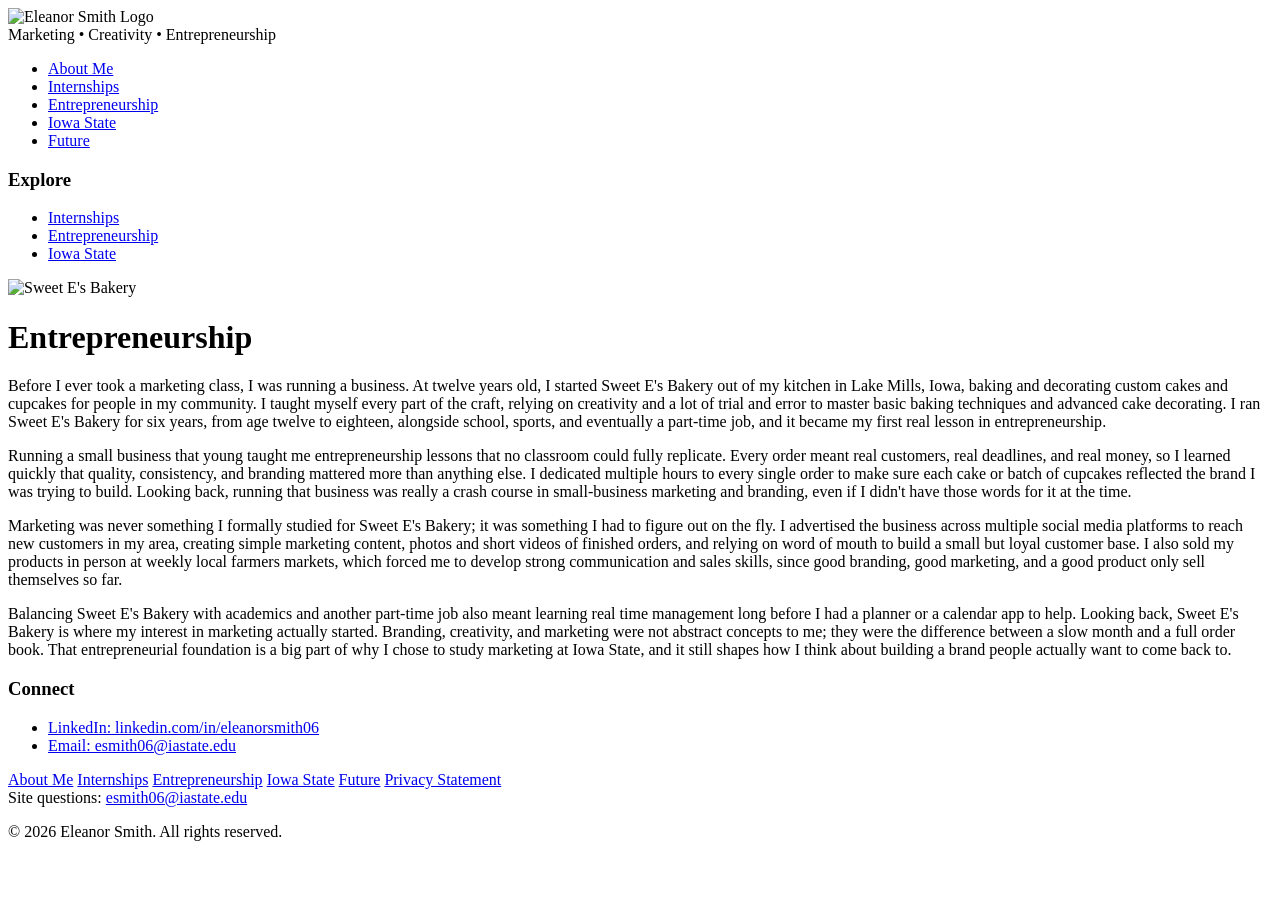
==== entrepreneurship.html @ 40453dc3 "Create entrepreneurship.html" ====
<!DOCTYPE html>
<html lang="en">
<head>
    <meta charset="UTF-8">
    <meta name="viewport" content="width=device-width, initial-scale=1.0">
    <title>Eleanor Smith | Entrepreneurship</title>
    <meta name="description" content="How running Sweet E's Bakery from age twelve to eighteen shaped Eleanor Smith's approach to marketing and branding.">
    <link rel="stylesheet" href="style.css">
</head>
<body>
    <div class="site-container">
        <!-- HEADER -->
        <header class="site-header">
            <!-- LOGO -->
            <div class="logo-area">
                <img
                    src="logo.png"
                    alt="Eleanor Smith Logo"
                    class="logo-image"
                >
            </div>
            <div class="header-graphic">
                Marketing • Creativity • Entrepreneurship
            </div>
        </header>
        <!-- NAVIGATION -->
        <div id="navigation"></div>
        <!-- MAIN CONTENT -->
        <div class="content-layout">
            <!-- LEFT SIDEBAR -->
            <aside class="left-sidebar">
                <h3>Explore</h3>
                <ul>
                    <li>
                        <a href="internships.html">
                            Internships
                        </a>
                    </li>
                    <li>
                        <a href="entrepreneurship.html">
                            Entrepreneurship
                        </a>
                    </li>
                    <li>
                        <a href="iowa-state.html">
                            Iowa State
                        </a>
                    </li>
                </ul>
            </aside>
            <!-- MAIN CONTENT AREA -->
            <main class="main-content">
                <!-- Replace with a real photo: images/entrepreneurship.jpg -->
                <img
                    src="images/entrepreneurship.jpg"
                    alt="Sweet E's Bakery"
                    class="hero-image"
                >
                <h1>Entrepreneurship</h1>

                <p>
                    Before I ever took a
                    <span class="keyword">marketing</span> class, I was
                    running a business. At twelve years old, I started
                    Sweet E's Bakery out of my kitchen in Lake Mills,
                    Iowa, baking and decorating custom cakes and
                    cupcakes for people in my community. I taught myself
                    every part of the craft, relying on
                    <span class="keyword">creativity</span> and a lot of
                    trial and error to master basic baking techniques
                    and advanced cake decorating. I ran Sweet E's Bakery
                    for six years, from age twelve to eighteen, alongside
                    school, sports, and eventually a part-time job, and
                    it became my first real lesson in
                    <span class="keyword">entrepreneurship</span>.
                </p>

                <p>
                    Running a small business that young taught me
                    entrepreneurship lessons that no classroom could
                    fully replicate. Every order meant real customers,
                    real deadlines, and real money, so I learned quickly
                    that quality, consistency, and
                    <span class="keyword">branding</span> mattered more
                    than anything else. I dedicated multiple hours to
                    every single order to make sure each cake or batch
                    of cupcakes reflected the brand I was trying to
                    build. Looking back, running that business was
                    really a crash course in small-business marketing
                    and branding, even if I didn't have those words for
                    it at the time.
                </p>

                <p>
                    Marketing was never something I formally studied
                    for Sweet E's Bakery; it was something I had to
                    figure out on the fly. I advertised the business
                    across multiple social media platforms to reach new
                    customers in my area, creating simple marketing
                    <span class="keyword">content</span>, photos and
                    short videos of finished orders, and relying on
                    word of mouth to build a small but loyal customer
                    base. I also sold my products in person at weekly
                    local farmers markets, which forced me to develop
                    strong communication and sales skills, since good
                    branding, good marketing, and a good product only
                    sell themselves so far.
                </p>

                <p>
                    Balancing Sweet E's Bakery with academics and
                    another part-time job also meant learning real time
                    management long before I had a planner or a
                    calendar app to help. Looking back, Sweet E's Bakery
                    is where my interest in marketing actually started.
                    Branding, creativity, and marketing were not
                    abstract concepts to me; they were the difference
                    between a slow month and a full order book. That
                    entrepreneurial foundation is a big part of why I
                    chose to study marketing at Iowa State, and it
                    still shapes how I think about building a brand
                    people actually want to come back to.
                </p>
            </main>
            <!-- RIGHT SIDEBAR -->
            <aside class="right-sidebar">
                <div class="sticky-content">
                    <h3>Connect</h3>
                    <ul class="connect-list">
                        <li>
                            <a href="https://www.linkedin.com/in/eleanorsmith06" target="_blank" rel="noopener">
                                LinkedIn: linkedin.com/in/eleanorsmith06
                            </a>
                        </li>
                        <li>
                            <a href="mailto:esmith06@iastate.edu">
                                Email: esmith06@iastate.edu
                            </a>
                        </li>
                    </ul>
                </div>
            </aside>
        </div>
        <!-- FOOTER -->
        <footer class="site-footer">
            <div class="footer-row">
                <div class="footer-links">
                    <a href="index.html">About Me</a>
                    <a href="internships.html">Internships</a>
                    <a href="entrepreneurship.html">Entrepreneurship</a>
                    <a href="iowa-state.html">Iowa State</a>
                    <a href="future.html">Future</a>
                    <a href="privacy.html">Privacy Statement</a>
                </div>
                <div class="footer-contact">
                    Site questions:
                    <a href="mailto:esmith06@iastate.edu">esmith06@iastate.edu</a>
                </div>
            </div>
            <p class="footer-copyright">
                &copy; <span class="js-year"></span> Eleanor Smith. All rights reserved.
            </p>
        </footer>
    </div>
    <script src="navigation.js"></script>
</body>
</html>
---- style.css ----
<!DOCTYPE html>
<html lang="en">
<head>
    <meta charset="UTF-8">
    <meta name="viewport" content="width=device-width, initial-scale=1.0">
    <title>Eleanor Smith | About Me</title>
    <meta name="description" content="Eleanor Smith is a marketing student at Iowa State University with a background in social media, branding, and entrepreneurship.">
    <link rel="stylesheet" href="style.css">
</head>
<body>
    <div class="site-container">
        <!-- HEADER -->
        <header class="site-header">
            <!-- LOGO -->
            <div class="logo-area">
                <img
                    src="logo.png"
                    alt="Eleanor Smith Logo"
                    class="logo-image"
                >
            </div>
            <div class="header-graphic">
                Marketing • Creativity • Entrepreneurship
            </div>
        </header>
        <!-- NAVIGATION -->
        <div id="navigation"></div>
        <!-- MAIN CONTENT -->
        <div class="content-layout">
            <!-- LEFT SIDEBAR -->
            <aside class="left-sidebar">
                <h3>Explore</h3>
                <ul>
                    <li>
                        <a href="internships.html">
                            Internships
                        </a>
                    </li>
                    <li>
                        <a href="entrepreneurship.html">
                            Entrepreneurship
                        </a>
                    </li>
                    <li>
                        <a href="iowa-state.html">
                            Iowa State
                        </a>
                    </li>
                </ul>
            </aside>
            <!-- MAIN CONTENT AREA -->
            <main class="main-content">
                <!-- Replace with your own photo: images/hero.jpg -->
                <img
                    src="images/hero.jpg"
                    alt="Eleanor Smith"
                    class="hero-image"
                >
                <h1>Hi, I'm Eleanor Smith.</h1>

                <p>
                    I'm a junior at Iowa State University's Ivy College of
                    Business, where I'm pursuing a Bachelor of Science in
                    <span class="keyword">marketing</span> with a minor in
                    advertising. Marketing has been the thread running
                    through nearly everything I've done, from running my
                    own small bakery business as a middle schooler to
                    interning with companies that are building out their
                    marketing and <span class="keyword">branding</span>
                    programs for the first time.
                </p>

                <p>
                    My interest in marketing started early. At twelve, I
                    taught myself how to bake and decorate custom cakes
                    and cupcakes, then built a small local business,
                    Sweet E's Bakery, around it. Running that business
                    for six years taught me branding basics long before
                    I had a name for any of it: how to promote a small
                    brand on social media, how to keep customers coming
                    back, and how to balance
                    <span class="keyword">creativity</span> with the
                    practical side of running a company. That
                    <span class="keyword">entrepreneurship</span>
                    experience still shapes how I think about marketing
                    today, and it's a big part of why I'm drawn to this
                    field in the first place.
                </p>

                <p>
                    Since coming to Iowa State, I've turned that early
                    instinct into real, professional skills. As a Social
                    Media Intern with empirical Foods, I create
                    <span class="keyword">content</span>, including
                    reels, graphics, and posts, for multiple brands,
                    tailoring each piece to a different audience and
                    managing content calendars across platforms. That
                    work has averaged a 28% engagement rate, teaching me
                    a lot about what actually makes an audience pay
                    attention. As a Marketing Intern with Able Aerospace,
                    I built the company's first customer email program
                    using segmented HubSpot workflows and supported their
                    branding and signage needs across the facility, a
                    reminder that good marketing shows up in plenty of
                    places beyond social media alone.
                </p>

                <p>
                    On campus, I bring that same energy to my
                    involvement. As Marketing Director for AfterDark, I
                    manage our social media platforms and oversee event
                    promotion, using tools like Canva and CapCut to
                    produce marketing content and video. I also spent a
                    year on the Creative Committee for Dance Marathon,
                    designing social media content that helped our team
                    contribute to a campus-wide fundraising total of
                    over $145,000 for a children's hospital.
                </p>

                <p>
                    I'm drawn to the parts of marketing where creativity,
                    branding, and content strategy meet, where a good
                    idea also has to perform and hold up under real
                    results. Take a look through the tabs above for more
                    on my internships, my entrepreneurship background,
                    my time at Iowa State, and where I hope my career
                    goes from here.
                </p>
            </main>
            <!-- RIGHT SIDEBAR -->
            <aside class="right-sidebar">
                <div class="sticky-content">
                    <h3>Connect</h3>
                    <ul class="connect-list">
                        <li>
                            <a href="https://www.linkedin.com/in/eleanorsmith06" target="_blank" rel="noopener">
                                LinkedIn: linkedin.com/in/eleanorsmith06
                            </a>
                        </li>
                        <li>
                            <a href="mailto:esmith06@iastate.edu">
                                Email: esmith06@iastate.edu
                            </a>
                        </li>
                    </ul>
                </div>
            </aside>
        </div>
        <!-- FOOTER -->
        <footer class="site-footer">
            <div class="footer-row">
                <div class="footer-links">
                    <a href="index.html">About Me</a>
                    <a href="internships.html">Internships</a>
                    <a href="entrepreneurship.html">Entrepreneurship</a>
                    <a href="iowa-state.html">Iowa State</a>
                    <a href="future.html">Future</a>
                    <a href="privacy.html">Privacy Statement</a>
                </div>
                <div class="footer-contact">
                    Site questions:
                    <a href="mailto:esmith06@iastate.edu">esmith06@iastate.edu</a>
                </div>
            </div>
            <p class="footer-copyright">
                &copy; <span class="js-year"></span> Eleanor Smith. All rights reserved.
            </p>
        </footer>
    </div>
    <script src="navigation.js"></script>
</body>
</html>
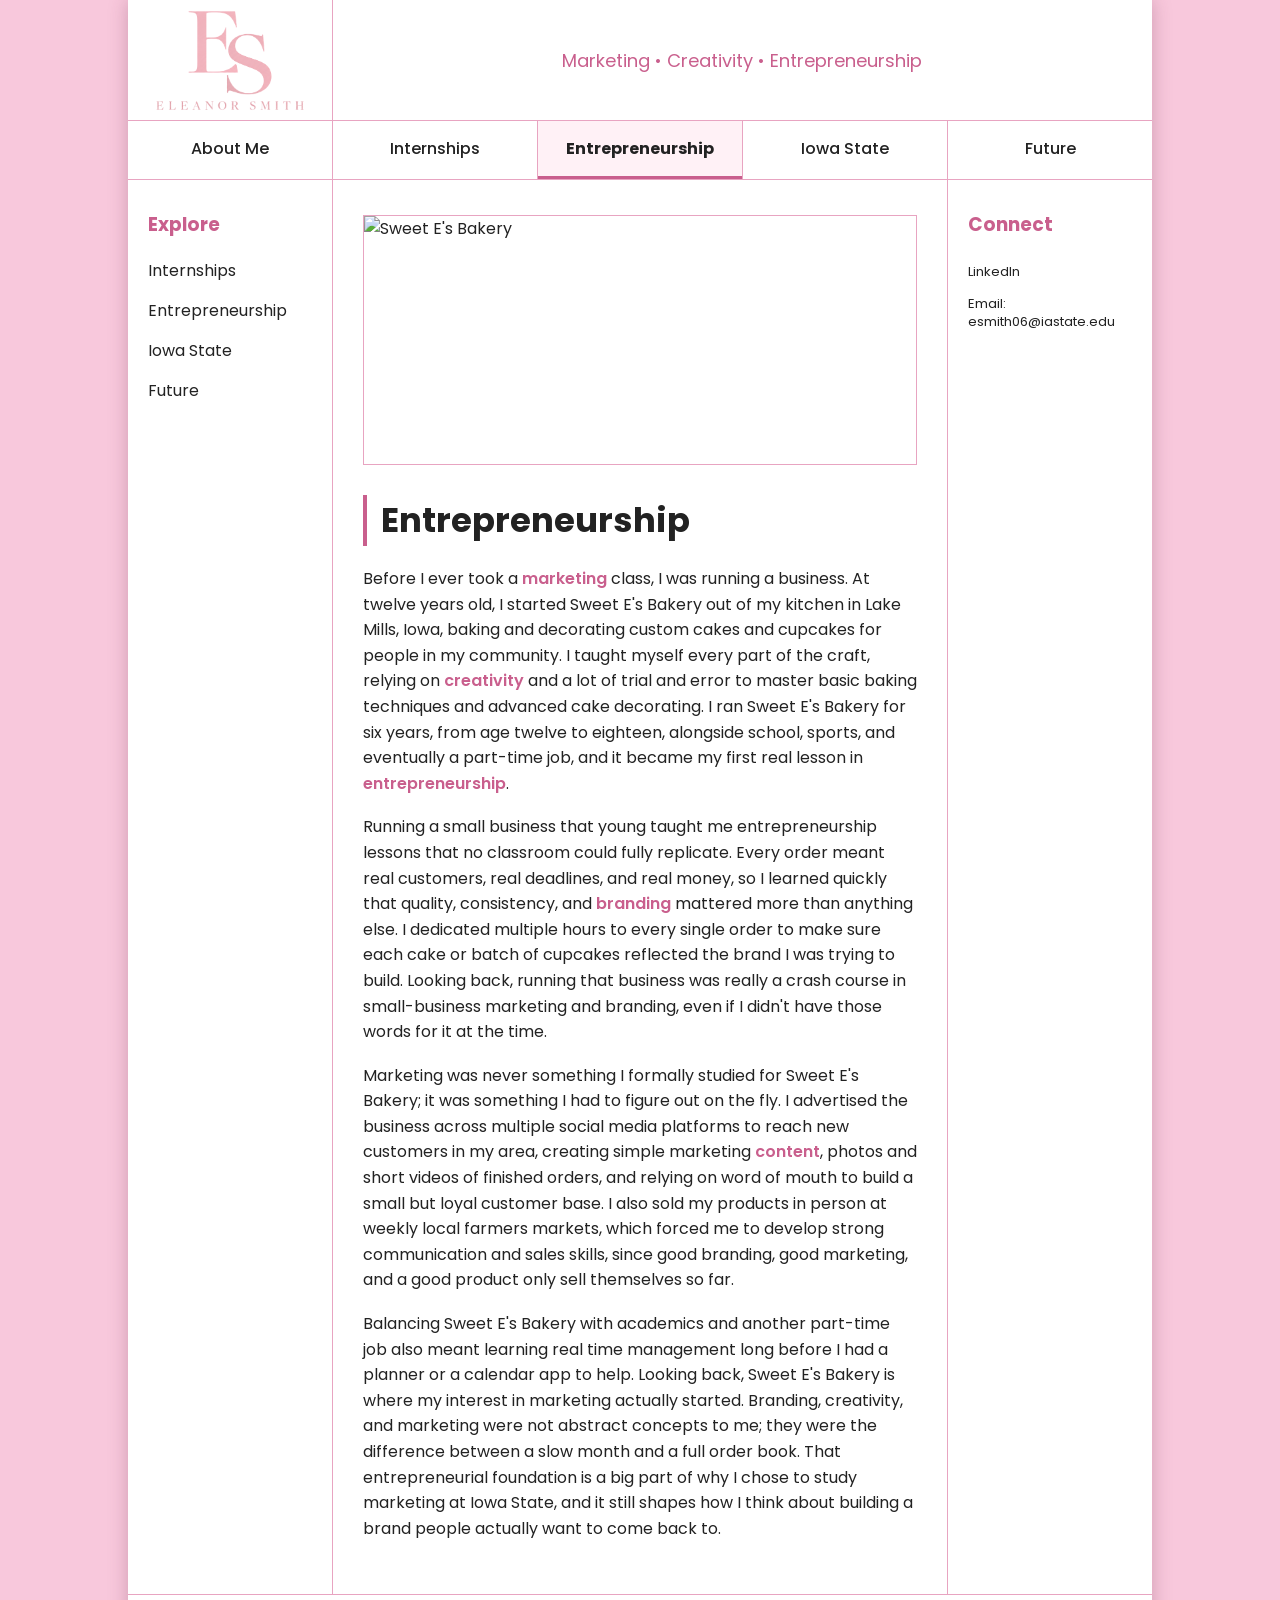
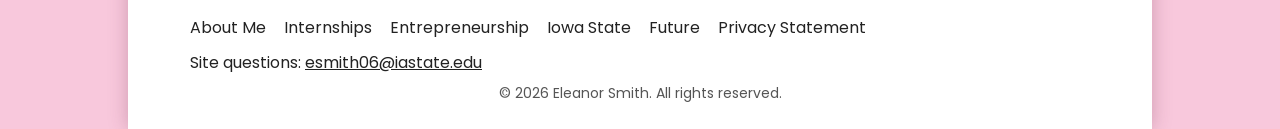
==== commit 3c0f07bd: "Add Future link to the left Explore sidebar on the entrepreneurship page." ====
--- a/entrepreneurship.html
+++ b/entrepreneurship.html
@@ -44,6 +44,11 @@
                     <li>
                         <a href="iowa-state.html">
                             Iowa State
+                        </a>
+                    </li>
+                    <li>
+                        <a href="future.html">
+                            Future
                         </a>
                     </li>
                 </ul>
--- a/style.css
+++ b/style.css
@@ -1,172 +1,75 @@
-<!DOCTYPE html>
-<html lang="en">
-<head>
-    <meta charset="UTF-8">
-    <meta name="viewport" content="width=device-width, initial-scale=1.0">
-    <title>Eleanor Smith | About Me</title>
-    <meta name="description" content="Eleanor Smith is a marketing student at Iowa State University with a background in social media, branding, and entrepreneurship.">
-    <link rel="stylesheet" href="style.css">
-</head>
-<body>
-    <div class="site-container">
-        <!-- HEADER -->
-        <header class="site-header">
-            <!-- LOGO -->
-            <div class="logo-area">
-                <img
-                    src="logo.png"
-                    alt="Eleanor Smith Logo"
-                    class="logo-image"
-                >
-            </div>
-            <div class="header-graphic">
-                Marketing • Creativity • Entrepreneurship
-            </div>
-        </header>
-        <!-- NAVIGATION -->
-        <div id="navigation"></div>
-        <!-- MAIN CONTENT -->
-        <div class="content-layout">
-            <!-- LEFT SIDEBAR -->
-            <aside class="left-sidebar">
-                <h3>Explore</h3>
-                <ul>
-                    <li>
-                        <a href="internships.html">
-                            Internships
-                        </a>
-                    </li>
-                    <li>
-                        <a href="entrepreneurship.html">
-                            Entrepreneurship
-                        </a>
-                    </li>
-                    <li>
-                        <a href="iowa-state.html">
-                            Iowa State
-                        </a>
-                    </li>
-                </ul>
-            </aside>
-            <!-- MAIN CONTENT AREA -->
-            <main class="main-content">
-                <!-- Replace with your own photo: images/hero.jpg -->
-                <img
-                    src="images/hero.jpg"
-                    alt="Eleanor Smith"
-                    class="hero-image"
-                >
-                <h1>Hi, I'm Eleanor Smith.</h1>
+@import url('https://fonts.googleapis.com/css2?family=Poppins:wght@400;500;600;700&display=swap');
 
-                <p>
-                    I'm a junior at Iowa State University's Ivy College of
-                    Business, where I'm pursuing a Bachelor of Science in
-                    <span class="keyword">marketing</span> with a minor in
-                    advertising. Marketing has been the thread running
-                    through nearly everything I've done, from running my
-                    own small bakery business as a middle schooler to
-                    interning with companies that are building out their
-                    marketing and <span class="keyword">branding</span>
-                    programs for the first time.
-                </p>
+:root { --sidebar-width: 20%; --pink: #f8c8dc; --pink-dark: #c95f8d; --pink-light: #fde1ec; --pink-border: #e8a4c1; }
+* { box-sizing: border-box; }
+html, body { margin: 0; padding: 0; }
+body { background-color: var(--pink); font-family: 'Poppins', Arial, Helvetica, sans-serif; color: #222; }
+.site-container { width: 80%; margin: 0 auto; min-height: 100vh; background-color: white; box-shadow: 0 0 18px rgba(104, 38, 68, 0.28); }
+.site-header { display: grid; grid-template-columns: var(--sidebar-width) 1fr; width: 100%; border-bottom: 1px solid var(--pink-border); background-color: white; }
+.logo-area { height: 120px; display: flex; align-items: center; justify-content: center; padding: 8px 15px; border-right: 1px solid var(--pink-border); overflow: hidden; }
+.logo-image { display: block; width: 100%; max-width: 260px; height: 105px; object-fit: contain; }
+.header-graphic { min-height: 120px; display: flex; align-items: center; justify-content: center; padding: 20px; text-align: center; font-size: 18px; color: var(--pink-dark); }
+#navigation, .main-nav { width: 100%; }
+.main-nav { background-color: white; border-bottom: 1px solid var(--pink-border); }
+.main-nav ul { list-style: none; display: flex; align-items: stretch; width: 100%; margin: 0; padding: 0; }
+.main-nav li { flex: 1; margin: 0; padding: 0; text-align: center; border-right: 1px solid var(--pink-border); }
+.main-nav li:last-child { border-right: none; }
+.main-nav a { display: block; width: 100%; padding: 15px 10px; border-bottom: 3px solid transparent; background-color: white; color: #222; text-decoration: none; font-size: 16px; font-weight: 500; }
+.main-nav a:hover { background-color: var(--pink-light); }
+.main-nav a.active { font-weight: bold; background-color: #fff1f6; border-bottom-color: var(--pink-dark); }
+.content-layout { display: grid; grid-template-columns: var(--sidebar-width) 1fr var(--sidebar-width); width: 100%; min-height: 600px; background-color: white; }
+.left-sidebar { min-width: 0; padding: 30px 20px; border-right: 1px solid var(--pink-border); }
+.left-sidebar h2, .left-sidebar h3, .right-sidebar h2, .right-sidebar h3 { margin-top: 0; color: var(--pink-dark); }
+.left-sidebar ul { list-style: none; margin: 0; padding: 0; }
+.left-sidebar li { margin-bottom: 15px; }
+.left-sidebar a, .right-sidebar a { color: #222; text-decoration: none; overflow-wrap: break-word; word-break: break-word; }
+.left-sidebar a:hover, .right-sidebar a:hover { color: var(--pink-dark); text-decoration: underline; }
+.main-content { min-width: 0; padding: 35px 30px; background-color: white; }
+.main-content h1 { margin-top: 0; margin-bottom: 20px; padding-left: 14px; border-left: 4px solid var(--pink-dark); font-size: 34px; }
+.main-content p { margin-bottom: 18px; line-height: 1.6; font-size: 16px; }
+.keyword { color: var(--pink-dark); font-weight: 600; }
+.about-image { float: left; width: min(38%, 260px); height: auto; aspect-ratio: 3 / 4; object-fit: cover; margin: 0 28px 18px 0; border: 1px solid var(--pink-border); }
+.about-intro::after { content: ''; display: table; clear: both; }
+.hero-image { display: block; width: 100%; height: 250px; margin-bottom: 30px; object-fit: cover; border: 1px solid var(--pink-border); }
+.internship-gallery { display: grid; grid-template-columns: repeat(3, minmax(0, 1fr)); gap: clamp(10px, 1.5vw, 18px); margin: 26px 0 34px; align-items: start; }
+.internship-gallery img { display: block; width: 100%; height: auto; aspect-ratio: auto; object-fit: contain; background-color: transparent; border: 1px solid var(--pink-border); }
+.right-sidebar { min-width: 0; padding: 30px 20px; border-left: 1px solid var(--pink-border); }
+.sticky-content { position: sticky; top: 20px; }
+.connect-list { list-style: none; margin: 15px 0 0; padding: 0; }
+.connect-list li { margin-bottom: 12px; overflow-wrap: break-word; word-break: break-word; }
+.connect-list a { display: inline-block; max-width: 100%; font-size: 0.82rem; line-height: 1.4; white-space: normal; overflow-wrap: anywhere; word-break: break-word; }
+.content-card { margin: 20px 0; padding: 20px; background-color: white; border: 1px solid var(--pink-border); }
+.content-card h2 { margin-top: 0; color: var(--pink-dark); font-size: 22px; }
+.content-card iframe.feedback-form { display: block; width: 100%; max-width: 600px; height: 600px; border: none; }
+.button, button { display: inline-block; padding: 10px 18px; border: 1px solid var(--pink-border); background-color: white; color: #222; text-decoration: none; cursor: pointer; }
+.button:hover, button:hover { background-color: var(--pink-light); }
+img { max-width: 100%; }
+.site-footer { width: 100%; padding: 20px 30px; background-color: white; border-top: 1px solid var(--pink-border); text-align: center; }
+.site-footer p { margin: 5px 0; }
+.site-footer a { color: #222; }
+.site-footer a:hover { color: var(--pink-dark); }
+.footer-row { display: flex; flex-wrap: wrap; align-items: center; justify-content: space-between; gap: 10px; max-width: 900px; margin: 0 auto 8px; text-align: left; }
+.footer-links a { margin-right: 14px; text-decoration: none; }
+.footer-links a:hover { text-decoration: underline; }
+.footer-contact { text-align: right; }
+.footer-copyright { font-size: 14px; color: #555; }
 
-                <p>
-                    My interest in marketing started early. At twelve, I
-                    taught myself how to bake and decorate custom cakes
-                    and cupcakes, then built a small local business,
-                    Sweet E's Bakery, around it. Running that business
-                    for six years taught me branding basics long before
-                    I had a name for any of it: how to promote a small
-                    brand on social media, how to keep customers coming
-                    back, and how to balance
-                    <span class="keyword">creativity</span> with the
-                    practical side of running a company. That
-                    <span class="keyword">entrepreneurship</span>
-                    experience still shapes how I think about marketing
-                    today, and it's a big part of why I'm drawn to this
-                    field in the first place.
-                </p>
-
-                <p>
-                    Since coming to Iowa State, I've turned that early
-                    instinct into real, professional skills. As a Social
-                    Media Intern with empirical Foods, I create
-                    <span class="keyword">content</span>, including
-                    reels, graphics, and posts, for multiple brands,
-                    tailoring each piece to a different audience and
-                    managing content calendars across platforms. That
-                    work has averaged a 28% engagement rate, teaching me
-                    a lot about what actually makes an audience pay
-                    attention. As a Marketing Intern with Able Aerospace,
-                    I built the company's first customer email program
-                    using segmented HubSpot workflows and supported their
-                    branding and signage needs across the facility, a
-                    reminder that good marketing shows up in plenty of
-                    places beyond social media alone.
-                </p>
-
-                <p>
-                    On campus, I bring that same energy to my
-                    involvement. As Marketing Director for AfterDark, I
-                    manage our social media platforms and oversee event
-                    promotion, using tools like Canva and CapCut to
-                    produce marketing content and video. I also spent a
-                    year on the Creative Committee for Dance Marathon,
-                    designing social media content that helped our team
-                    contribute to a campus-wide fundraising total of
-                    over $145,000 for a children's hospital.
-                </p>
-
-                <p>
-                    I'm drawn to the parts of marketing where creativity,
-                    branding, and content strategy meet, where a good
-                    idea also has to perform and hold up under real
-                    results. Take a look through the tabs above for more
-                    on my internships, my entrepreneurship background,
-                    my time at Iowa State, and where I hope my career
-                    goes from here.
-                </p>
-            </main>
-            <!-- RIGHT SIDEBAR -->
-            <aside class="right-sidebar">
-                <div class="sticky-content">
-                    <h3>Connect</h3>
-                    <ul class="connect-list">
-                        <li>
-                            <a href="https://www.linkedin.com/in/eleanorsmith06" target="_blank" rel="noopener">
-                                LinkedIn: linkedin.com/in/eleanorsmith06
-                            </a>
-                        </li>
-                        <li>
-                            <a href="mailto:esmith06@iastate.edu">
-                                Email: esmith06@iastate.edu
-                            </a>
-                        </li>
-                    </ul>
-                </div>
-            </aside>
-        </div>
-        <!-- FOOTER -->
-        <footer class="site-footer">
-            <div class="footer-row">
-                <div class="footer-links">
-                    <a href="index.html">About Me</a>
-                    <a href="internships.html">Internships</a>
-                    <a href="entrepreneurship.html">Entrepreneurship</a>
-                    <a href="iowa-state.html">Iowa State</a>
-                    <a href="future.html">Future</a>
-                    <a href="privacy.html">Privacy Statement</a>
-                </div>
-                <div class="footer-contact">
-                    Site questions:
-                    <a href="mailto:esmith06@iastate.edu">esmith06@iastate.edu</a>
-                </div>
-            </div>
-            <p class="footer-copyright">
-                &copy; <span class="js-year"></span> Eleanor Smith. All rights reserved.
-            </p>
-        </footer>
-    </div>
-    <script src="navigation.js"></script>
-</body>
-</html>
+/* Keep the About Me heading in normal document flow so it pushes the copy down. */
+@media screen and (min-width: 481px) {
+    .main-content h1 { position: static; }
+    .about-intro { padding-top: 0; }
+}
+@media screen and (max-width: 1000px) { .site-container { width: 90%; } .main-content { padding: 30px 24px; } }
+@media screen and (max-width: 750px) {
+    .site-container { width: 94%; }
+    .site-header { grid-template-columns: 1fr; }
+    .logo-area { height: 120px; border-right: none; border-bottom: 1px solid var(--pink-border); }
+    .content-layout { grid-template-columns: 1fr; }
+    .left-sidebar, .right-sidebar { border: none; border-bottom: 1px solid var(--pink-border); }
+    .main-content h1 { position: static; margin-bottom: 20px; }
+    .internship-gallery { grid-template-columns: 1fr; max-width: 620px; margin-left: auto; margin-right: auto; gap: 18px; }
+}
+@media screen and (max-width: 480px) {
+    .about-image { float: none; display: block; width: 100%; max-width: 260px; margin: 0 auto 20px; }
+    .content-card iframe.feedback-form { height: 700px; }
+}
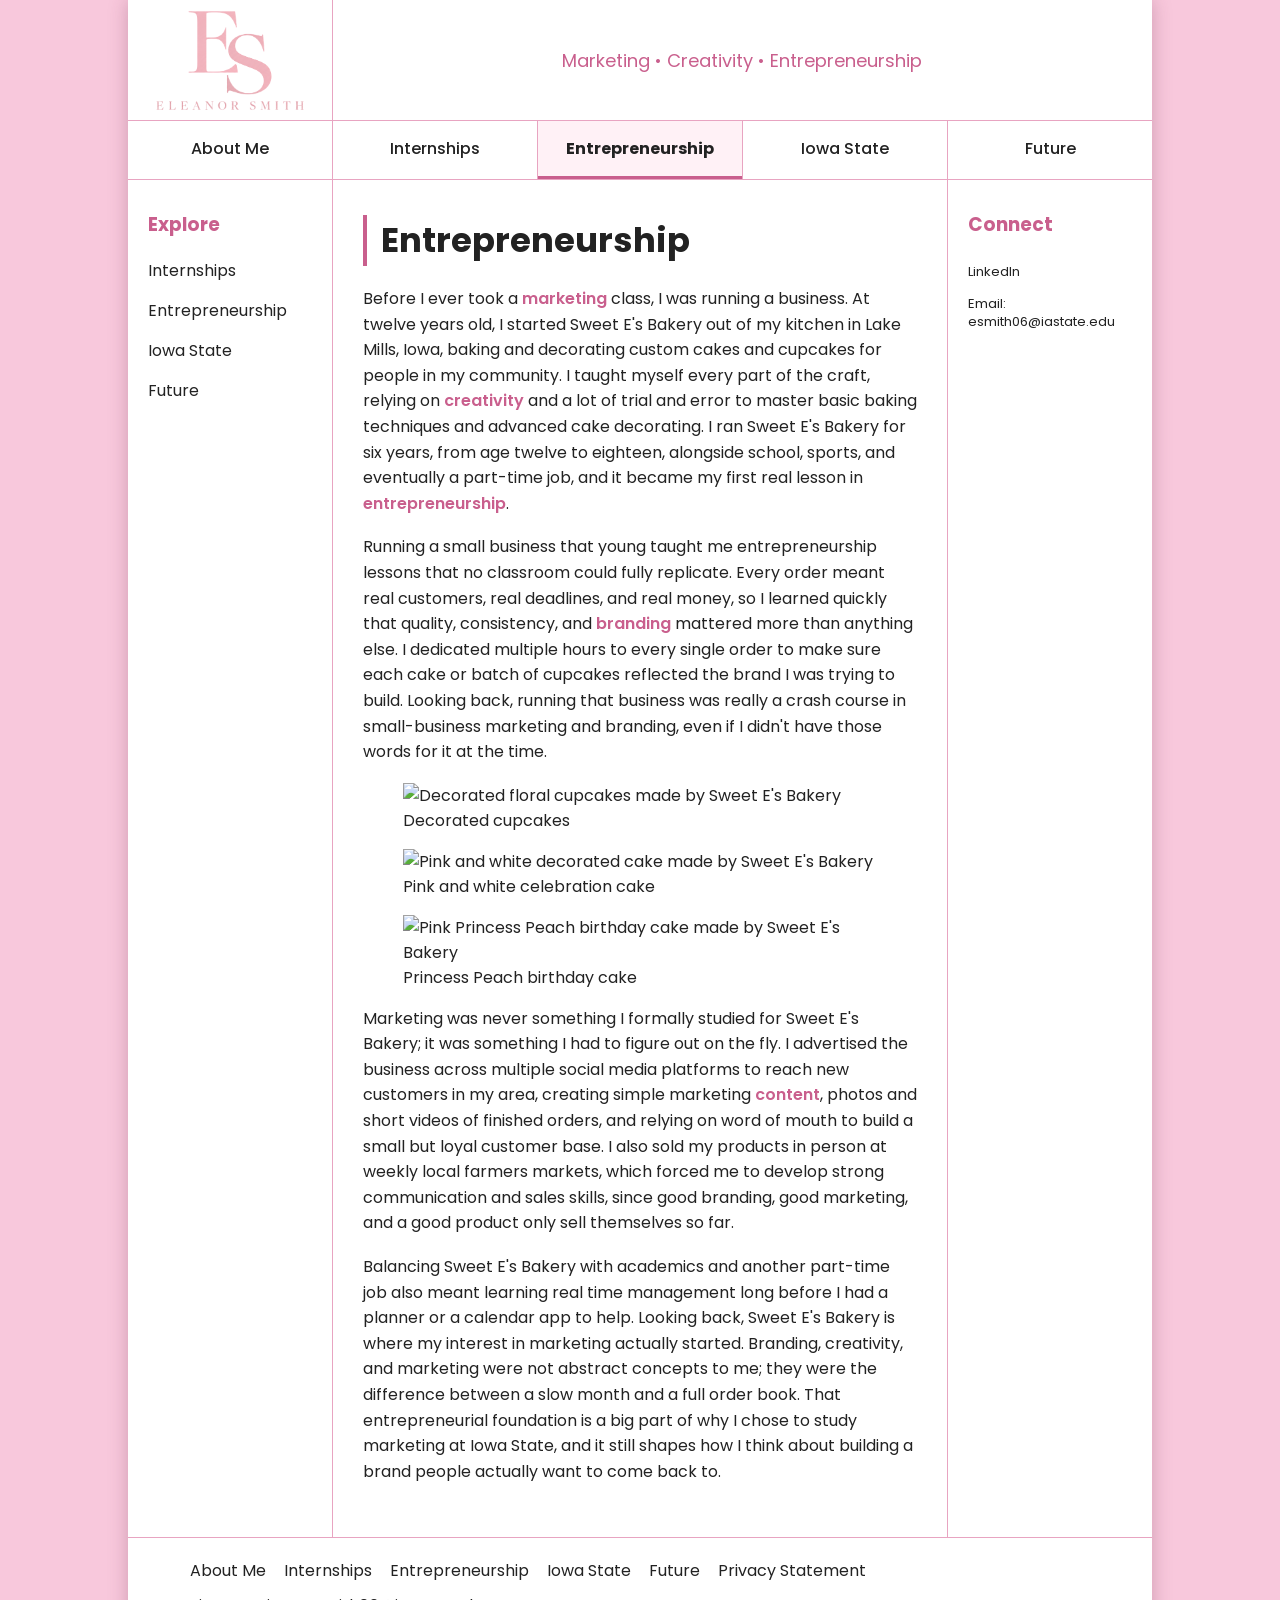
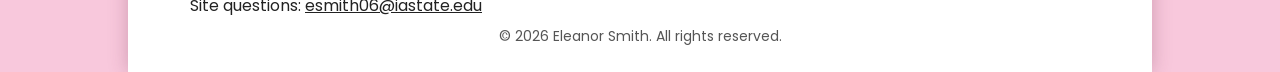
==== commit dbb7ecf2: "Add entrepreneurship photo gallery beneath the second body paragraph." ====
--- a/entrepreneurship.html
+++ b/entrepreneurship.html
@@ -55,12 +55,6 @@
             </aside>
             <!-- MAIN CONTENT AREA -->
             <main class="main-content">
-                <!-- Replace with a real photo: images/entrepreneurship.jpg -->
-                <img
-                    src="images/entrepreneurship.jpg"
-                    alt="Sweet E's Bakery"
-                    class="hero-image"
-                >
                 <h1>Entrepreneurship</h1>
 
                 <p>
@@ -95,6 +89,30 @@
                     and branding, even if I didn't have those words for
                     it at the time.
                 </p>
+
+                <div class="entrepreneurship-gallery" aria-label="Sweet E's Bakery portfolio photos">
+                    <figure>
+                        <img
+                            src="images/sweet-es-bakery-cupcakes.jpg"
+                            alt="Decorated floral cupcakes made by Sweet E's Bakery"
+                        >
+                        <figcaption>Decorated cupcakes</figcaption>
+                    </figure>
+                    <figure>
+                        <img
+                            src="images/sweet-es-bakery-cake.jpg"
+                            alt="Pink and white decorated cake made by Sweet E's Bakery"
+                        >
+                        <figcaption>Pink and white celebration cake</figcaption>
+                    </figure>
+                    <figure>
+                        <img
+                            src="images/sweet-es-bakery-birthday-cake.jpg"
+                            alt="Pink Princess Peach birthday cake made by Sweet E's Bakery"
+                        >
+                        <figcaption>Princess Peach birthday cake</figcaption>
+                    </figure>
+                </div>
 
                 <p>
                     Marketing was never something I formally studied
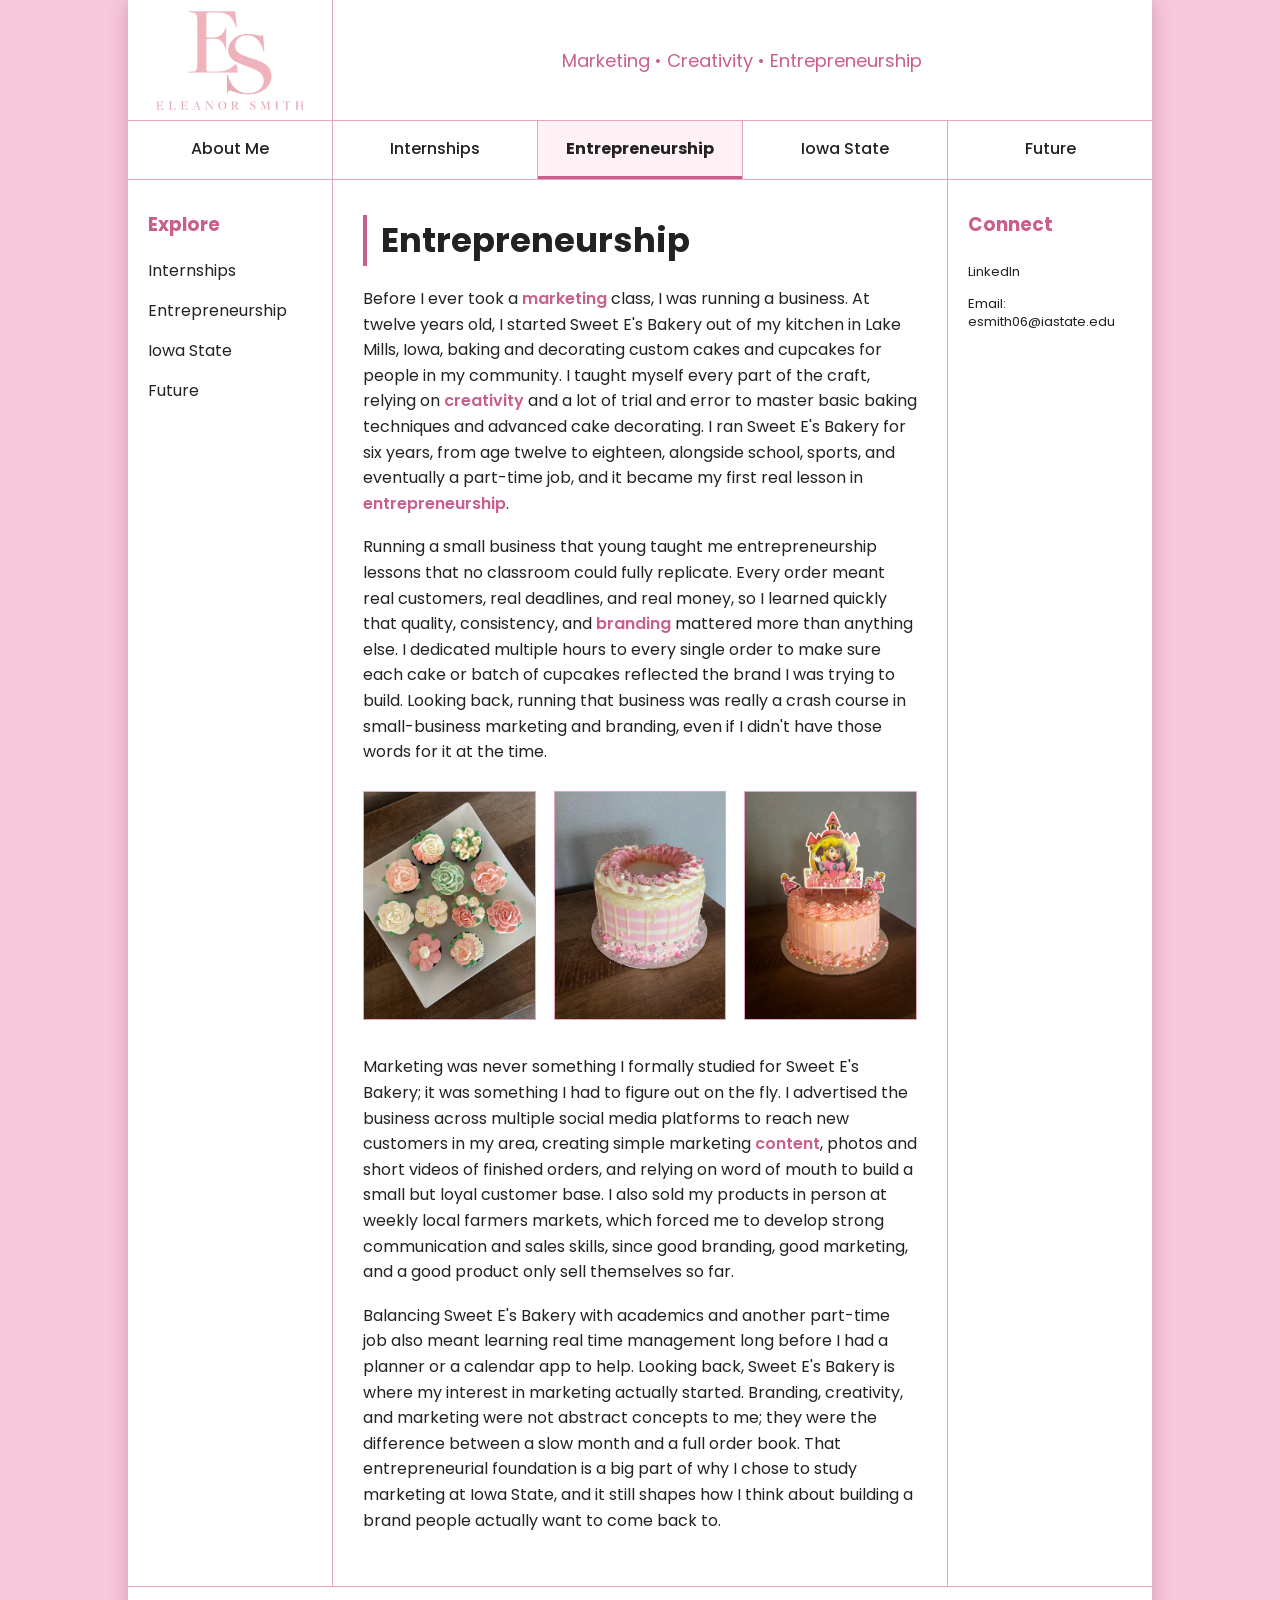
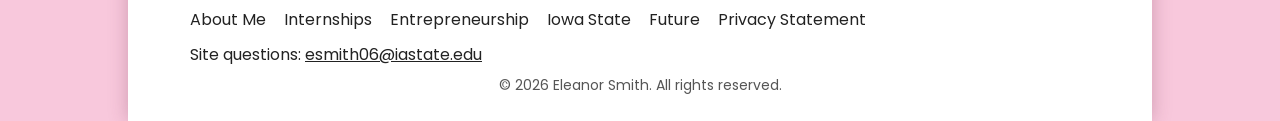
==== commit 248102e2: "Update entrepreneurship.html" ====
--- a/entrepreneurship.html
+++ b/entrepreneurship.html
@@ -96,21 +96,18 @@
                             src="images/sweet-es-bakery-cupcakes.jpg"
                             alt="Decorated floral cupcakes made by Sweet E's Bakery"
                         >
-                        <figcaption>Decorated cupcakes</figcaption>
                     </figure>
                     <figure>
                         <img
                             src="images/sweet-es-bakery-cake.jpg"
                             alt="Pink and white decorated cake made by Sweet E's Bakery"
                         >
-                        <figcaption>Pink and white celebration cake</figcaption>
                     </figure>
                     <figure>
                         <img
                             src="images/sweet-es-bakery-birthday-cake.jpg"
                             alt="Pink Princess Peach birthday cake made by Sweet E's Bakery"
                         >
-                        <figcaption>Princess Peach birthday cake</figcaption>
                     </figure>
                 </div>
 
--- a/style.css
+++ b/style.css
@@ -33,6 +33,9 @@
 .hero-image { display: block; width: 100%; height: 250px; margin-bottom: 30px; object-fit: cover; border: 1px solid var(--pink-border); }
 .internship-gallery { display: grid; grid-template-columns: repeat(3, minmax(0, 1fr)); gap: clamp(10px, 1.5vw, 18px); margin: 26px 0 34px; align-items: start; }
 .internship-gallery img { display: block; width: 100%; height: auto; aspect-ratio: auto; object-fit: contain; background-color: transparent; border: 1px solid var(--pink-border); }
+.entrepreneurship-gallery { display: grid; grid-template-columns: repeat(3, minmax(0, 1fr)); gap: clamp(10px, 1.5vw, 18px); margin: 26px 0 34px; align-items: start; }
+.entrepreneurship-gallery figure { margin: 0; }
+.entrepreneurship-gallery img { display: block; width: 100%; height: auto; aspect-ratio: auto; object-fit: contain; background-color: transparent; border: 1px solid var(--pink-border); }
 .right-sidebar { min-width: 0; padding: 30px 20px; border-left: 1px solid var(--pink-border); }
 .sticky-content { position: sticky; top: 20px; }
 .connect-list { list-style: none; margin: 15px 0 0; padding: 0; }
@@ -68,6 +71,7 @@
     .left-sidebar, .right-sidebar { border: none; border-bottom: 1px solid var(--pink-border); }
     .main-content h1 { position: static; margin-bottom: 20px; }
     .internship-gallery { grid-template-columns: 1fr; max-width: 620px; margin-left: auto; margin-right: auto; gap: 18px; }
+    .entrepreneurship-gallery { grid-template-columns: 1fr; max-width: 620px; margin-left: auto; margin-right: auto; gap: 18px; }
 }
 @media screen and (max-width: 480px) {
     .about-image { float: none; display: block; width: 100%; max-width: 260px; margin: 0 auto 20px; }
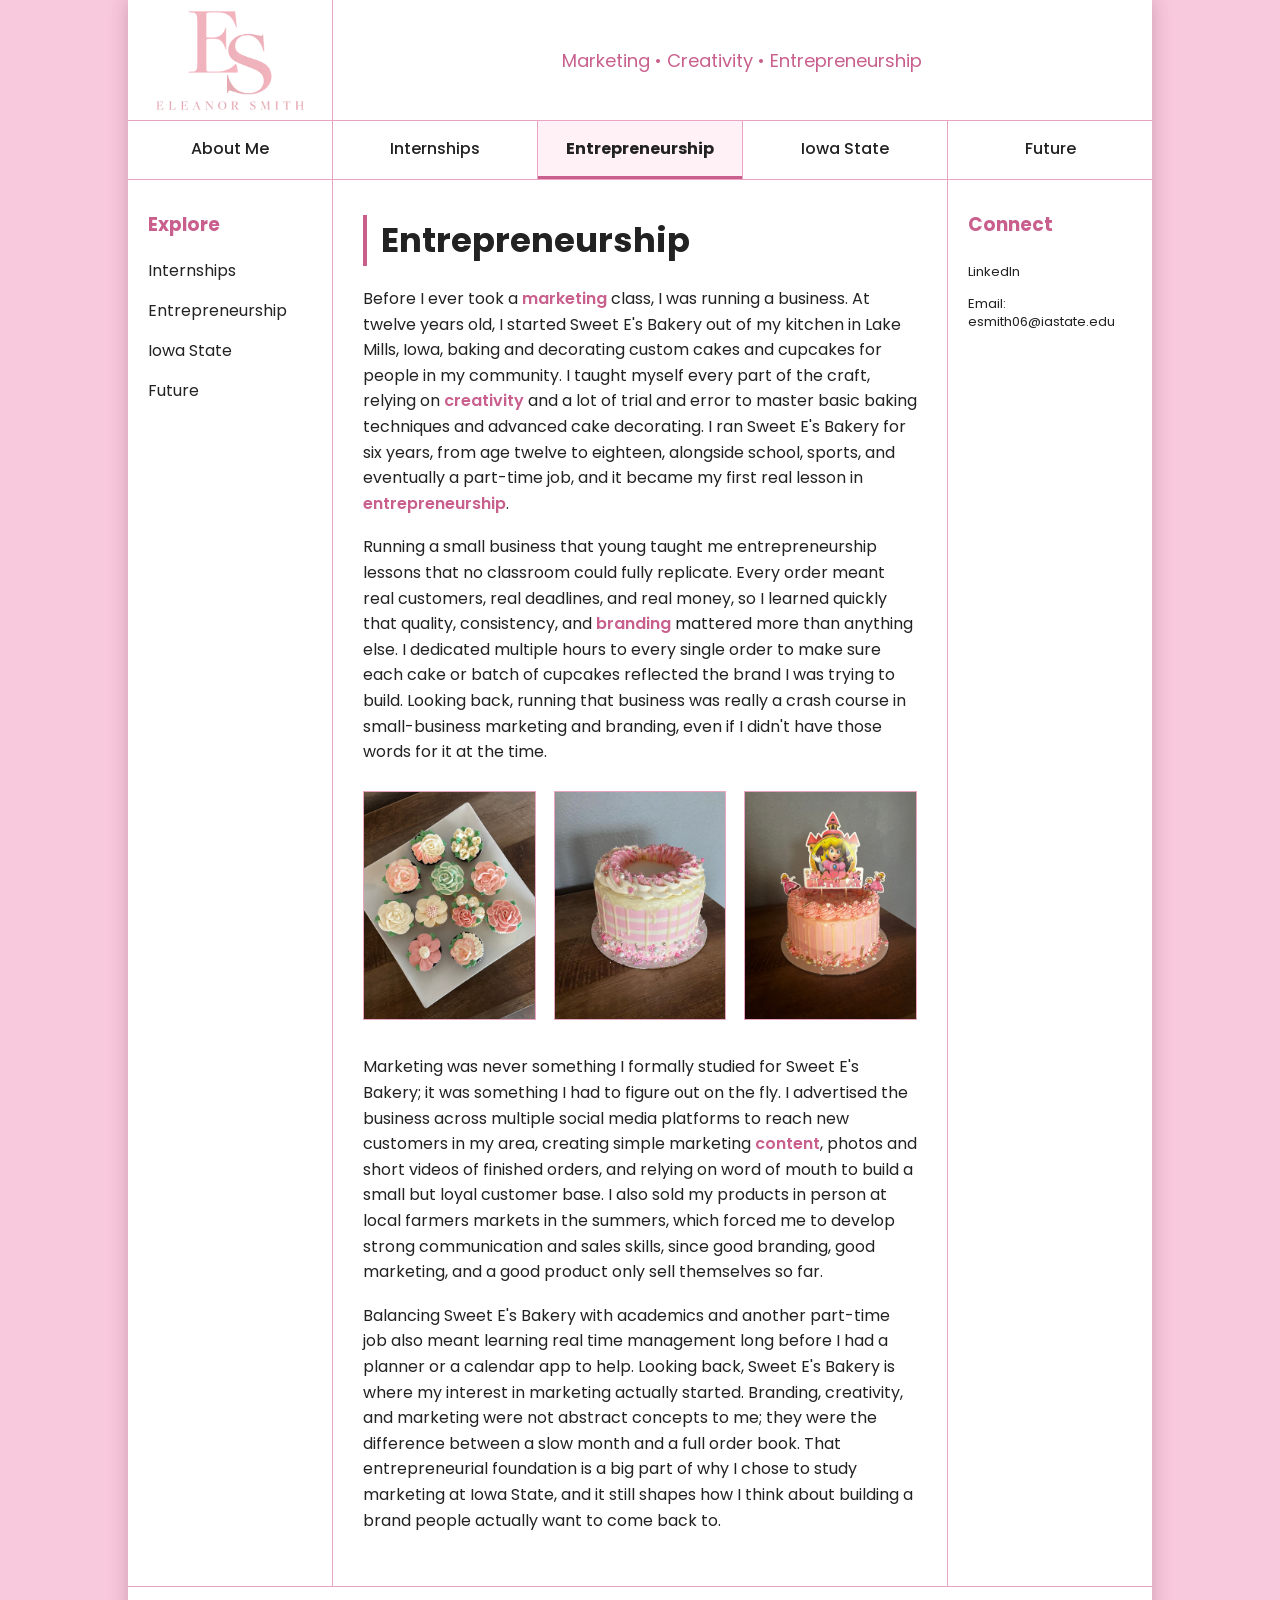
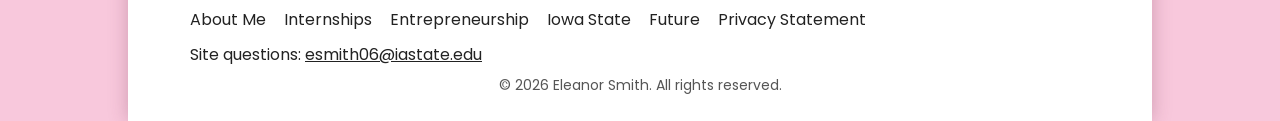
==== commit a6f05f4c: "Update text about selling products at farmers markets" ====
--- a/entrepreneurship.html
+++ b/entrepreneurship.html
@@ -120,8 +120,8 @@
                     <span class="keyword">content</span>, photos and
                     short videos of finished orders, and relying on
                     word of mouth to build a small but loyal customer
-                    base. I also sold my products in person at weekly
-                    local farmers markets, which forced me to develop
+                    base. I also sold my products in person at
+                    local farmers markets in the summers, which forced me to develop
                     strong communication and sales skills, since good
                     branding, good marketing, and a good product only
                     sell themselves so far.
--- a/style.css
+++ b/style.css
@@ -36,6 +36,8 @@
 .entrepreneurship-gallery { display: grid; grid-template-columns: repeat(3, minmax(0, 1fr)); gap: clamp(10px, 1.5vw, 18px); margin: 26px 0 34px; align-items: start; }
 .entrepreneurship-gallery figure { margin: 0; }
 .entrepreneurship-gallery img { display: block; width: 100%; height: auto; aspect-ratio: auto; object-fit: contain; background-color: transparent; border: 1px solid var(--pink-border); }
+.afterdark-gallery { display: grid; grid-template-columns: repeat(3, minmax(0, 1fr)); gap: clamp(10px, 1.5vw, 18px); margin: 26px 0 34px; align-items: start; }
+.afterdark-gallery img { display: block; width: 100%; height: auto; aspect-ratio: auto; object-fit: contain; background-color: transparent; border: 1px solid var(--pink-border); }
 .right-sidebar { min-width: 0; padding: 30px 20px; border-left: 1px solid var(--pink-border); }
 .sticky-content { position: sticky; top: 20px; }
 .connect-list { list-style: none; margin: 15px 0 0; padding: 0; }
@@ -72,6 +74,7 @@
     .main-content h1 { position: static; margin-bottom: 20px; }
     .internship-gallery { grid-template-columns: 1fr; max-width: 620px; margin-left: auto; margin-right: auto; gap: 18px; }
     .entrepreneurship-gallery { grid-template-columns: 1fr; max-width: 620px; margin-left: auto; margin-right: auto; gap: 18px; }
+    .afterdark-gallery { grid-template-columns: 1fr; max-width: 620px; margin-left: auto; margin-right: auto; gap: 18px; }
 }
 @media screen and (max-width: 480px) {
     .about-image { float: none; display: block; width: 100%; max-width: 260px; margin: 0 auto 20px; }
